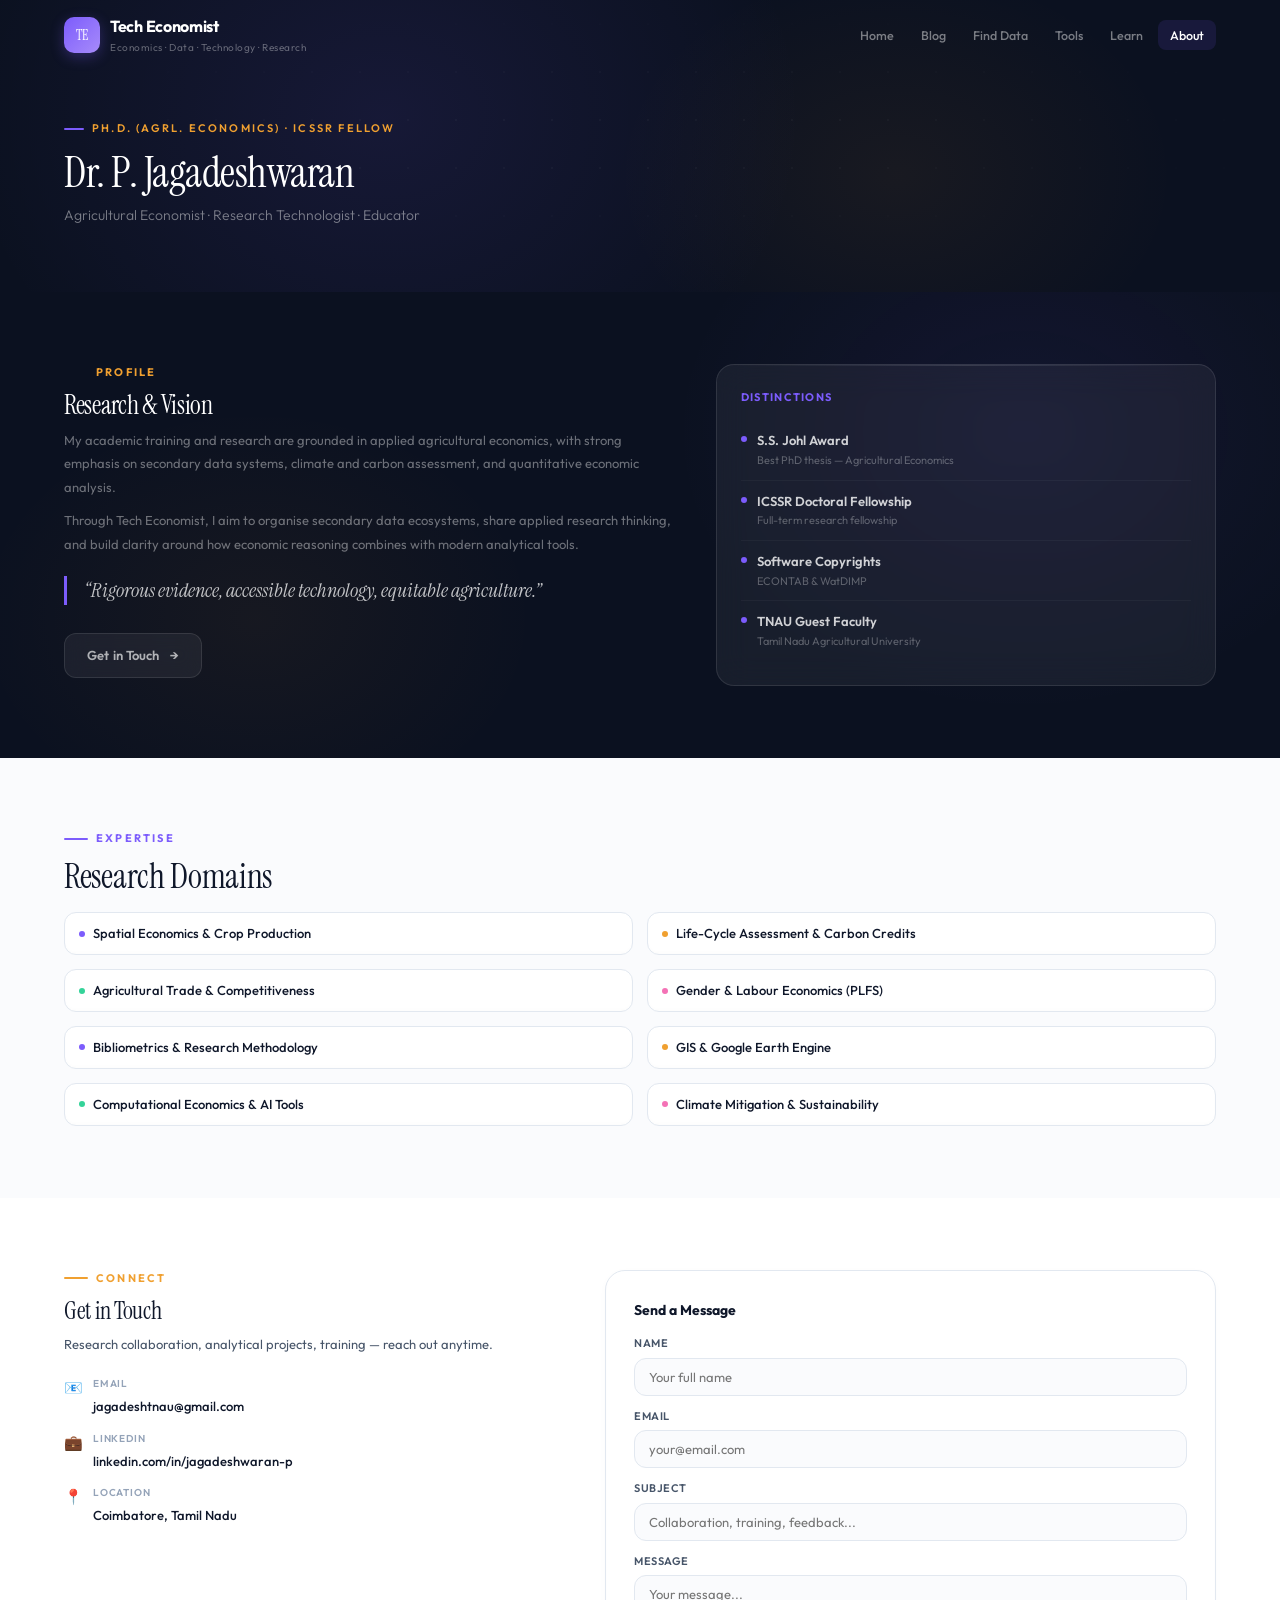
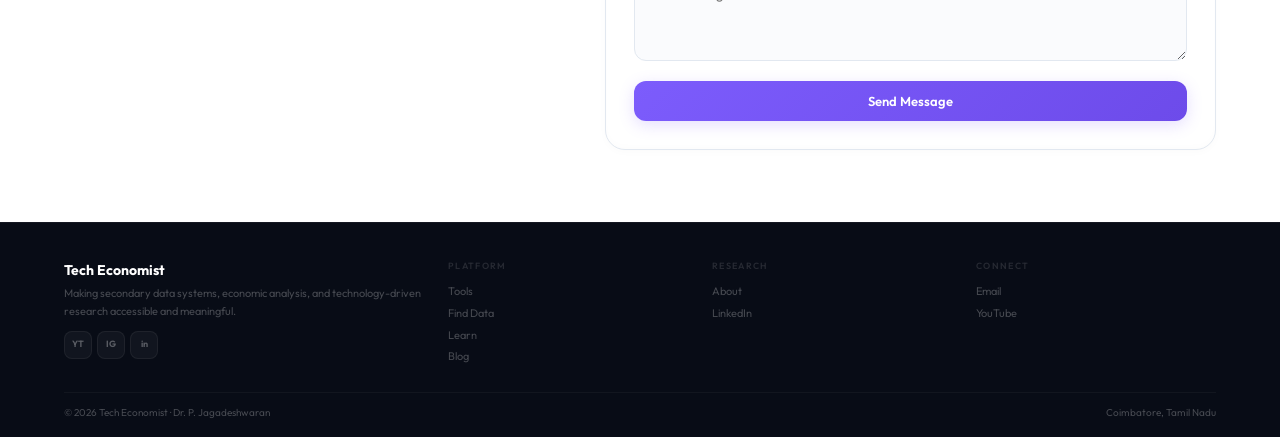
==== about.html @ 6b463c1a "Add files via upload" ====
<!DOCTYPE html><html lang="en"><head><meta charset="UTF-8"><meta name="viewport" content="width=device-width, initial-scale=1.0">
<title>About &mdash; Tech Economist</title><meta name="description" content="Dr. P. Jagadeshwaran — Agricultural Economist.">
<link rel="stylesheet" href="style.css"></head><body>
<header class="header" id="hdr"><div class="wrap"><div class="header-inner">
<a href="index.html" class="logo"><div class="logo-gem"><span>TE</span></div><div><h1>Tech Economist</h1><small>Economics &middot; Data &middot; Technology &middot; Research</small></div></a>
<button class="nav-toggle" id="navToggle" onclick="document.getElementById('mainNav').classList.toggle('open')"><span></span><span></span><span></span></button>
<nav id="mainNav"><a href="index.html">Home</a><a href="blog.html">Blog</a><a href="find-data.html">Find Data</a><a href="analytical-tools.html">Tools</a><a href="learn-with-us.html">Learn</a><a href="about.html">About</a></nav>
</div></div></header>

<section class="page-hero"><div class="wrap">
<div class="hero-overline" style="color:var(--gold);">Ph.D. (Agrl. Economics) &middot; ICSSR Fellow</div>
<h1>Dr. P. Jagadeshwaran</h1>
<p>Agricultural Economist &middot; Research Technologist &middot; Educator</p>
</div></section>

<section class="section sec-dark"><div class="wrap">
<div class="g-about">
<div class="reveal">
<div class="sec-overline" style="color:var(--gold);">Profile</div>
<h2 class="sec-title" style="color:#fff;font-size:26px;">Research &amp; Vision</h2>
<div style="font-size:13px;color:rgba(255,255,255,.4);line-height:1.8;margin-bottom:10px;">My academic training and research are grounded in applied agricultural economics, with strong emphasis on secondary data systems, climate and carbon assessment, and quantitative economic analysis.</div>
<div style="font-size:13px;color:rgba(255,255,255,.4);line-height:1.8;margin-bottom:10px;">Through Tech Economist, I aim to organise secondary data ecosystems, share applied research thinking, and build clarity around how economic reasoning combines with modern analytical tools.</div>
<div class="about-quote">&ldquo;Rigorous evidence, accessible technology, equitable agriculture.&rdquo;</div>
<a href="mailto:jagadeshtnau@gmail.com" class="btn btn-glass btn-arrow" style="margin-top:8px;">Get in Touch</a>
</div>
<div class="glass reveal" style="padding:24px;">
<div class="cred-hd">Distinctions</div>
<div class="cred-row"><div class="cred-dot"></div><div><h4>S.S. Johl Award</h4><p>Best PhD thesis &mdash; Agricultural Economics</p></div></div>
<div class="cred-row"><div class="cred-dot"></div><div><h4>ICSSR Doctoral Fellowship</h4><p>Full-term research fellowship</p></div></div>
<div class="cred-row"><div class="cred-dot"></div><div><h4>Software Copyrights</h4><p>ECONTAB &amp; WatDIMP</p></div></div>
<div class="cred-row"><div class="cred-dot"></div><div><h4>TNAU Guest Faculty</h4><p>Tamil Nadu Agricultural University</p></div></div>
</div>
</div>
</div></section>

<section class="section" style="background:var(--w-sec);"><div class="wrap">
<div class="reveal"><div class="sec-overline accent">Expertise</div><h2 class="sec-title">Research Domains</h2></div>
<div class="g2" style="margin-top:16px;">
<div class="domain-item reveal"><div class="domain-dot" style="background:var(--accent);"></div><span style="font-size:13px;font-weight:500;">Spatial Economics &amp; Crop Production</span></div>
<div class="domain-item reveal"><div class="domain-dot" style="background:var(--gold);"></div><span style="font-size:13px;font-weight:500;">Life-Cycle Assessment &amp; Carbon Credits</span></div>
<div class="domain-item reveal"><div class="domain-dot" style="background:var(--mint);"></div><span style="font-size:13px;font-weight:500;">Agricultural Trade &amp; Competitiveness</span></div>
<div class="domain-item reveal"><div class="domain-dot" style="background:var(--coral);"></div><span style="font-size:13px;font-weight:500;">Gender &amp; Labour Economics (PLFS)</span></div>
<div class="domain-item reveal"><div class="domain-dot" style="background:var(--accent);"></div><span style="font-size:13px;font-weight:500;">Bibliometrics &amp; Research Methodology</span></div>
<div class="domain-item reveal"><div class="domain-dot" style="background:var(--gold);"></div><span style="font-size:13px;font-weight:500;">GIS &amp; Google Earth Engine</span></div>
<div class="domain-item reveal"><div class="domain-dot" style="background:var(--mint);"></div><span style="font-size:13px;font-weight:500;">Computational Economics &amp; AI Tools</span></div>
<div class="domain-item reveal"><div class="domain-dot" style="background:var(--coral);"></div><span style="font-size:13px;font-weight:500;">Climate Mitigation &amp; Sustainability</span></div>
</div>
</div></section>

<section class="section" style="background:var(--w-card);" id="contact-sec"><div class="wrap">
<div style="display:grid;grid-template-columns:1fr 1.2fr;gap:32px;" class="cg">
<div class="reveal">
<div class="sec-overline gold">Connect</div>
<h2 class="sec-title" style="font-size:24px;">Get in Touch</h2>
<p style="font-size:13px;color:var(--slate);line-height:1.8;margin-bottom:20px;">Research collaboration, analytical projects, training &mdash; reach out anytime.</p>
<div style="margin-bottom:12px;display:flex;gap:10px;"><span style="font-size:15px;">&#128231;</span><div><div style="font-size:10px;text-transform:uppercase;letter-spacing:.08em;color:var(--muted);font-weight:600;margin-bottom:1px;">Email</div><a href="mailto:jagadeshtnau@gmail.com" style="font-size:13px;color:var(--ink);font-weight:500;text-decoration:none;">jagadeshtnau@gmail.com</a></div></div>
<div style="margin-bottom:12px;display:flex;gap:10px;"><span style="font-size:15px;">&#128188;</span><div><div style="font-size:10px;text-transform:uppercase;letter-spacing:.08em;color:var(--muted);font-weight:600;margin-bottom:1px;">LinkedIn</div><a href="https://www.linkedin.com/in/jagadeshwaran-p-299a51121/" target="_blank" style="font-size:13px;color:var(--ink);font-weight:500;text-decoration:none;">linkedin.com/in/jagadeshwaran-p</a></div></div>
<div style="display:flex;gap:10px;"><span style="font-size:15px;">&#128205;</span><div><div style="font-size:10px;text-transform:uppercase;letter-spacing:.08em;color:var(--muted);font-weight:600;margin-bottom:1px;">Location</div><span style="font-size:13px;font-weight:500;">Coimbatore, Tamil Nadu</span></div></div>
</div>
<div class="form-box reveal">
<div id="contact-form-content">
<h3 style="font-size:14px;font-weight:700;color:var(--ink);margin-bottom:14px;">Send a Message</h3>
<form id="contact-form" onsubmit="return sendEmail(event,'contact')">
<div class="form-group"><label class="form-label">Name</label><input class="form-input" type="text" name="name" placeholder="Your full name" required></div>
<div class="form-group"><label class="form-label">Email</label><input class="form-input" type="email" name="email" placeholder="your@email.com" required></div>
<div class="form-group"><label class="form-label">Subject</label><input class="form-input" type="text" name="subject" placeholder="Collaboration, training, feedback..."></div>
<div class="form-group"><label class="form-label">Message</label><textarea class="form-textarea" name="message" rows="4" placeholder="Your message..." required></textarea></div>
<button type="submit" class="form-submit" id="contact-submit-btn">Send Message</button>
</form></div>
<div id="contact-form-success" style="display:none;text-align:center;padding:32px 16px;">
<div style="font-size:32px;margin-bottom:8px;color:var(--mint);">&#10003;</div>
<h3 style="font-size:16px;color:var(--ink);margin-bottom:4px;">Message Sent</h3>
<p style="font-size:13px;color:var(--muted);">Thank you. I&rsquo;ll respond shortly.</p></div>
</div>
</div>
</div></section>
<style>@media(max-width:640px){.cg{grid-template-columns:1fr!important}}</style>

<footer class="footer"><div class="wrap">
<div class="footer-grid">
<div class="footer-brand"><h3>Tech Economist</h3><p>Making secondary data systems, economic analysis, and technology-driven research accessible and meaningful.</p>
<div class="footer-social"><a href="https://www.youtube.com/@techeconomist6919" target="_blank">YT</a><a href="https://www.instagram.com/techeconomist" target="_blank">IG</a><a href="https://www.linkedin.com/in/jagadeshwaran-p-299a51121/" target="_blank">in</a></div></div>
<div class="footer-col"><h4>Platform</h4><a href="analytical-tools.html">Tools</a><a href="find-data.html">Find Data</a><a href="learn-with-us.html">Learn</a><a href="blog.html">Blog</a></div>
<div class="footer-col"><h4>Research</h4><a href="about.html">About</a><a href="https://www.linkedin.com/in/jagadeshwaran-p-299a51121/" target="_blank">LinkedIn</a></div>
<div class="footer-col"><h4>Connect</h4><a href="mailto:jagadeshtnau@gmail.com">Email</a><a href="https://www.youtube.com/@techeconomist6919" target="_blank">YouTube</a></div>
</div>
<div class="footer-bottom"><span>&copy; 2026 Tech Economist &middot; Dr. P. Jagadeshwaran</span><span>Coimbatore, Tamil Nadu</span></div>
</div></footer>
<script src="main.js"></script>
<script>
const GAS_URL = 'https://script.google.com/macros/s/YOUR_DEPLOYMENT_ID/exec';

function sendEmail(e, formType) {
  e.preventDefault();
  const form = e.target;
  const btn = document.getElementById(formType + '-submit-btn');
  const orig = btn.textContent;
  btn.disabled = true;
  btn.textContent = 'Sending...';
  const data = {};
  new FormData(form).forEach((v, k) => data[k] = v);
  data.form_type = formType === 'learn' ? 'Training/Webinar Enquiry' : 'Contact Message';
  data.page = window.location.href;
  fetch(GAS_URL, { method: 'POST', mode: 'no-cors', headers: { 'Content-Type': 'application/json' }, body: JSON.stringify(data) })
  .then(() => { document.getElementById(formType + '-form-content').style.display = 'none'; document.getElementById(formType + '-form-success').style.display = 'block'; })
  .catch(() => { alert('Could not send. Please email jagadeshtnau@gmail.com directly.'); btn.disabled = false; btn.textContent = orig; });
  return false;
}
</script>
<script>window.addEventListener('scroll',()=>document.getElementById('hdr').classList.toggle('scrolled',window.scrollY>30));</script>
</body></html>
---- style.css ----
@import url('https://fonts.googleapis.com/css2?family=Instrument+Serif:ital@0;1&family=Outfit:wght@300;400;500;600;700;800&family=JetBrains+Mono:wght@400;500&display=swap');
:root{
  --bg-deep:#080c16;--bg-hero:#0b1120;
  --glass:rgba(255,255,255,.055);--glass-b:rgba(255,255,255,.09);--glass-bdr:rgba(255,255,255,.1);
  --accent:#7c5cfc;--accent-s:rgba(124,92,252,.12);--accent-g:rgba(124,92,252,.25);
  --gold:#f0a030;--gold-s:rgba(240,160,48,.1);
  --mint:#34d399;--mint-s:rgba(52,211,153,.1);
  --coral:#f472b6;--coral-s:rgba(244,114,182,.1);
  --sky:#38bdf8;--sky-s:rgba(56,189,248,.1);
  --w:#fff;--w-sec:#fafbfd;--w-card:#fff;
  --ink:#0f172a;--slate:#475569;--muted:#94a3b8;--border:#e2e8f0;
  --serif:'Instrument Serif',Georgia,serif;
  --sans:'Outfit',-apple-system,sans-serif;
  --mono:'JetBrains Mono',monospace;
}
*,*::before,*::after{margin:0;padding:0;box-sizing:border-box}
html{scroll-behavior:smooth}
body{font-family:var(--sans);color:var(--ink);background:var(--w-sec);line-height:1.6;-webkit-font-smoothing:antialiased;overflow-x:hidden}
::selection{background:var(--accent);color:#fff}
.wrap{max-width:1200px;margin:0 auto;padding:0 24px}

/* ═══ HEADER ═══ */
.header{position:fixed;top:0;left:0;right:0;z-index:1000;padding:14px 0;transition:all .4s cubic-bezier(.4,0,.2,1)}
.header.scrolled{background:rgba(11,17,32,.75);backdrop-filter:blur(24px) saturate(180%);-webkit-backdrop-filter:blur(24px) saturate(180%);border-bottom:1px solid rgba(255,255,255,.06);padding:9px 0}
.header-inner{display:flex;align-items:center;justify-content:space-between}
.logo{display:flex;align-items:center;gap:10px;text-decoration:none;color:#fff}
.logo-gem{width:36px;height:36px;border-radius:10px;background:linear-gradient(135deg,var(--accent),#a78bfa);display:flex;align-items:center;justify-content:center;box-shadow:0 4px 14px rgba(124,92,252,.3)}
.logo-gem span{font-family:var(--serif);font-size:14px;color:#fff}
.logo h1{font-size:16px;font-weight:700;letter-spacing:-.3px}
.logo small{display:block;font-size:10px;color:rgba(255,255,255,.35);font-weight:400;letter-spacing:.05em}
nav{display:flex;align-items:center;gap:3px}
nav a{color:rgba(255,255,255,.45);text-decoration:none;font-size:12.5px;font-weight:500;padding:5px 12px;border-radius:8px;transition:all .2s}
nav a:hover{color:#fff;background:rgba(255,255,255,.08)}
nav a.active{color:#fff;background:var(--accent-s)}
.nav-toggle{display:none;background:none;border:1px solid rgba(255,255,255,.15);border-radius:8px;cursor:pointer;padding:5px 7px;flex-direction:column;gap:3px}
.nav-toggle span{display:block;width:16px;height:1.5px;background:#fff}

/* ═══ HERO ═══ */
.page-hero{background:var(--bg-hero);padding:120px 0 64px;position:relative;overflow:hidden;color:#fff}
.page-hero::before{content:'';position:absolute;inset:0;background:radial-gradient(ellipse 600px 500px at 30% 40%,rgba(124,92,252,.1),transparent 70%),radial-gradient(ellipse 400px 300px at 70% 60%,rgba(240,160,48,.06),transparent 70%)}
.page-hero::after{content:'';position:absolute;inset:0;background-image:radial-gradient(circle 1px,rgba(255,255,255,.03) 1px,transparent 1px);background-size:48px 48px;mask-image:radial-gradient(ellipse 70% 60% at 50% 45%,#000 20%,transparent 80%);-webkit-mask-image:radial-gradient(ellipse 70% 60% at 50% 45%,#000 20%,transparent 80%)}
.page-hero .wrap{position:relative;z-index:1}
.hero-overline{font-size:11px;text-transform:uppercase;letter-spacing:.2em;color:var(--accent);font-weight:600;margin-bottom:12px;display:flex;align-items:center;gap:8px}
.hero-overline::before{content:'';width:20px;height:2px;background:var(--accent);border-radius:1px}
.page-hero h1{font-family:var(--serif);font-size:42px;font-weight:400;line-height:1.1;margin-bottom:8px;letter-spacing:-.5px}
.page-hero p{font-size:14px;color:rgba(255,255,255,.45);max-width:520px;line-height:1.7;font-weight:300}

/* ═══ BUTTONS ═══ */
.btn{display:inline-flex;align-items:center;gap:6px;padding:11px 22px;font-family:var(--sans);font-size:13px;font-weight:600;border:none;cursor:pointer;transition:all .25s cubic-bezier(.4,0,.2,1);text-decoration:none;border-radius:12px;letter-spacing:.01em}
.btn-accent{background:linear-gradient(135deg,var(--accent),#6d4bea);color:#fff;box-shadow:0 4px 20px rgba(124,92,252,.3)}
.btn-accent:hover{transform:translateY(-2px);box-shadow:0 8px 30px rgba(124,92,252,.4)}
.btn-glass{background:rgba(255,255,255,.06);color:rgba(255,255,255,.65);border:1px solid rgba(255,255,255,.1);backdrop-filter:blur(10px)}
.btn-glass:hover{background:rgba(255,255,255,.12);color:#fff}
.btn-clay{background:var(--w-card);color:var(--ink);border:1px solid var(--border);box-shadow:0 2px 8px rgba(0,0,0,.03),inset 0 -2px 4px rgba(0,0,0,.015);border-radius:12px}
.btn-clay:hover{transform:translateY(-2px);box-shadow:0 8px 24px rgba(0,0,0,.07),inset 0 -2px 4px rgba(0,0,0,.015)}
.btn-arrow::after{content:'→';margin-left:4px;transition:transform .2s}
.btn-arrow:hover::after{transform:translateX(3px)}

/* ═══ SECTIONS ═══ */
.section{padding:72px 0}
.sec-overline{font-size:11px;text-transform:uppercase;letter-spacing:.2em;font-weight:700;margin-bottom:10px;display:flex;align-items:center;gap:8px}
.sec-overline::before{content:'';width:24px;height:2px;border-radius:1px}
.sec-overline.accent{color:var(--accent)}.sec-overline.accent::before{background:var(--accent)}
.sec-overline.gold{color:var(--gold)}.sec-overline.gold::before{background:var(--gold)}
.sec-overline.mint{color:var(--mint)}.sec-overline.mint::before{background:var(--mint)}
.sec-overline.coral{color:var(--coral)}.sec-overline.coral::before{background:var(--coral)}
.sec-title{font-family:var(--serif);font-size:34px;font-weight:400;line-height:1.15;margin-bottom:8px;letter-spacing:-.3px}
.sec-desc{font-size:14px;color:var(--slate);max-width:480px;line-height:1.7;font-weight:300}
.sec-dark{background:var(--bg-hero);color:#fff;position:relative;overflow:hidden}
.sec-dark::before{content:'';position:absolute;inset:0;background:radial-gradient(ellipse 500px 400px at 80% 30%,rgba(124,92,252,.07),transparent 70%),radial-gradient(ellipse 400px 300px at 20% 70%,rgba(240,160,48,.05),transparent 70%)}
.sec-dark .wrap{position:relative;z-index:1}

/* ═══ CLAY CARDS ═══ */
.clay{background:var(--w-card);border:1px solid var(--border);border-radius:20px;padding:24px;transition:all .35s cubic-bezier(.4,0,.2,1);box-shadow:0 2px 8px rgba(0,0,0,.025),0 8px 32px rgba(0,0,0,.025),inset 0 -3px 6px rgba(0,0,0,.012);cursor:pointer;position:relative;overflow:hidden}
.clay:hover{transform:translateY(-5px);box-shadow:0 4px 12px rgba(0,0,0,.04),0 16px 48px rgba(0,0,0,.07),inset 0 -3px 6px rgba(0,0,0,.012)}
.clay::after{content:'';position:absolute;top:0;left:0;right:0;height:3px;border-radius:20px 20px 0 0;opacity:0;transition:opacity .3s}
.clay:hover::after{opacity:1}
.clay.c1::after{background:linear-gradient(90deg,var(--accent),#a78bfa)}
.clay.c2::after{background:linear-gradient(90deg,var(--gold),#fbbf24)}
.clay.c3::after{background:linear-gradient(90deg,var(--mint),#6ee7b7)}
.clay.c4::after{background:linear-gradient(90deg,var(--coral),#f9a8d4)}
.clay.c5::after{background:linear-gradient(90deg,var(--sky),#7dd3fc)}
.clay-badge{width:42px;height:42px;border-radius:12px;display:flex;align-items:center;justify-content:center;font-family:var(--mono);font-size:11px;font-weight:700;margin-bottom:14px;box-shadow:inset 0 -2px 4px rgba(0,0,0,.05),0 2px 8px rgba(0,0,0,.04)}
.cb1{background:linear-gradient(135deg,#ede9fe,#ddd6fe);color:var(--accent)}
.cb2{background:linear-gradient(135deg,#fef3c7,#fde68a);color:#92400e}
.cb3{background:linear-gradient(135deg,#d1fae5,#a7f3d0);color:#065f46}
.cb4{background:linear-gradient(135deg,#fce7f3,#fbcfe8);color:#9d174d}
.cb5{background:linear-gradient(135deg,#e0f2fe,#bae6fd);color:#0c4a6e}
.clay h3{font-size:15px;font-weight:700;color:var(--ink);margin-bottom:5px}
.clay p{font-size:12.5px;color:var(--slate);line-height:1.6}
.clay-tag{display:inline-block;font-size:10px;font-weight:600;padding:3px 10px;border-radius:100px;background:var(--w-sec);color:var(--slate);border:1px solid var(--border);margin-top:10px}
.clay .launch{display:flex;align-items:center;gap:4px;font-size:11px;font-weight:600;color:var(--accent);margin-top:10px;opacity:0;transform:translateY(4px);transition:all .25s}
.clay:hover .launch{opacity:1;transform:none}
.clay .launch::after{content:'→';transition:transform .2s}
.clay:hover .launch::after{transform:translateX(3px)}

/* ═══ GLASS CARD (dark sections) ═══ */
.glass{background:var(--glass);border:1px solid var(--glass-bdr);backdrop-filter:blur(16px);-webkit-backdrop-filter:blur(16px);border-radius:18px;padding:22px;position:relative}
.glass::before{content:'';position:absolute;top:0;left:0;right:0;height:1px;background:linear-gradient(90deg,transparent,rgba(255,255,255,.12),transparent)}

/* ═══ GRIDS ═══ */
.g2{display:grid;grid-template-columns:repeat(2,1fr);gap:14px}
.g3{display:grid;grid-template-columns:repeat(3,1fr);gap:14px}

/* ═══ DATA SOURCE CARD ═══ */
.ds-card{background:var(--w-card);border:1px solid var(--border);border-radius:16px;padding:18px 20px;transition:all .2s;box-shadow:0 2px 8px rgba(0,0,0,.02),inset 0 -2px 4px rgba(0,0,0,.01)}
.ds-card:hover{border-color:var(--accent);box-shadow:0 4px 16px rgba(0,0,0,.06)}
.ds-card h3{font-size:13px;font-weight:700;color:var(--ink);margin-bottom:8px;display:flex;align-items:center;gap:6px}
.ds-link{display:flex;align-items:center;gap:5px;font-size:12px;color:var(--accent);text-decoration:none;padding:3px 0;transition:all .15s}
.ds-link:hover{transform:translateX(3px)}
.ds-link::before{content:'→';font-size:10px;color:var(--muted)}
.ds-cat{font-size:10px;text-transform:uppercase;letter-spacing:.15em;font-weight:700;margin-bottom:10px;margin-top:28px;display:flex;align-items:center;gap:8px}
.ds-cat::before{content:'';width:16px;height:2px;border-radius:1px}
.ds-cat.c1{color:var(--accent)}.ds-cat.c1::before{background:var(--accent)}
.ds-cat.c2{color:var(--gold)}.ds-cat.c2::before{background:var(--gold)}
.ds-cat.c3{color:var(--mint)}.ds-cat.c3::before{background:var(--mint)}
.ds-cat.c4{color:var(--coral)}.ds-cat.c4::before{background:var(--coral)}

/* ═══ BLOG ═══ */
.blog-card{background:var(--w-card);border:1px solid var(--border);border-radius:18px;overflow:hidden;transition:all .3s;box-shadow:0 2px 8px rgba(0,0,0,.02),inset 0 -2px 3px rgba(0,0,0,.01)}
.blog-card:hover{box-shadow:0 8px 32px rgba(0,0,0,.07);transform:translateY(-4px)}
.blog-thumb{height:90px;display:flex;align-items:center;justify-content:center}
.blog-body{padding:16px 18px}
.pub-type{font-size:10px;text-transform:uppercase;letter-spacing:.12em;font-weight:700;margin-bottom:4px}

/* ═══ ABOUT ═══ */
.g-about{display:grid;grid-template-columns:1.1fr .9fr;gap:40px;align-items:start}
.about-quote{font-family:var(--serif);font-size:20px;font-style:italic;color:rgba(255,255,255,.75);margin:20px 0;padding-left:18px;border-left:3px solid var(--accent);line-height:1.45}
.cred-hd{font-size:11px;font-weight:700;color:var(--accent);text-transform:uppercase;letter-spacing:.12em;margin-bottom:14px}
.cred-row{display:flex;gap:10px;padding:10px 0;border-bottom:1px solid rgba(255,255,255,.04)}
.cred-row:last-child{border-bottom:none}
.cred-dot{width:6px;height:6px;border-radius:50%;background:var(--accent);margin-top:6px;flex-shrink:0}
.cred-row h4{font-size:13px;font-weight:600;color:rgba(255,255,255,.8);margin-bottom:1px}
.cred-row p{font-size:11px;color:rgba(255,255,255,.3)}
.domain-item{padding:10px 14px;background:var(--w-card);border:1px solid var(--border);border-radius:12px;display:flex;align-items:center;gap:8px;box-shadow:inset 0 -2px 3px rgba(0,0,0,.01)}
.domain-dot{width:6px;height:6px;border-radius:50%;flex-shrink:0}

/* ═══ YT CARD ═══ */
.yt-card{background:var(--w-card);border:1px solid var(--border);border-radius:20px;overflow:hidden;display:grid;grid-template-columns:.4fr .6fr;box-shadow:0 4px 16px rgba(0,0,0,.03),inset 0 -3px 6px rgba(0,0,0,.01);transition:all .25s}
.yt-card:hover{box-shadow:0 8px 32px rgba(0,0,0,.07)}
.yt-visual{background:linear-gradient(135deg,var(--bg-hero),#1e1b4b);display:flex;flex-direction:column;align-items:center;justify-content:center;padding:32px;position:relative;overflow:hidden}
.yt-play{width:52px;height:52px;border-radius:50%;background:rgba(255,0,0,.12);border:2px solid rgba(255,60,60,.3);display:flex;align-items:center;justify-content:center;margin-bottom:12px;box-shadow:0 0 30px rgba(255,0,0,.08)}
.yt-play::after{content:'';width:0;height:0;border-left:14px solid rgba(255,255,255,.8);border-top:9px solid transparent;border-bottom:9px solid transparent;margin-left:3px}

/* ═══ PROGRESS BAR ═══ */
.progress-bar{height:6px;background:var(--border);border-radius:3px;overflow:hidden;margin:6px 0}
.progress-fill{height:100%;border-radius:3px;transition:width .8s ease}

/* ═══ CONTACT FORM ═══ */
.form-box{background:var(--w-card);border:1px solid var(--border);border-radius:20px;padding:28px;box-shadow:0 2px 8px rgba(0,0,0,.02),inset 0 -3px 6px rgba(0,0,0,.01)}
.form-group{margin-bottom:12px}
.form-label{display:block;font-size:11px;font-weight:600;color:var(--slate);margin-bottom:5px;text-transform:uppercase;letter-spacing:.05em}
.form-input,.form-textarea{width:100%;padding:10px 14px;border:1.5px solid var(--border);border-radius:12px;font-size:13px;font-family:var(--sans);color:var(--ink);background:var(--w-sec);outline:none;transition:border .15s}
.form-input:focus,.form-textarea:focus{border-color:var(--accent);box-shadow:0 0 0 3px var(--accent-s)}
.form-textarea{resize:vertical}
.form-submit{width:100%;padding:12px;background:linear-gradient(135deg,var(--accent),#6d4bea);color:#fff;border:none;border-radius:12px;font-size:13px;font-weight:600;cursor:pointer;font-family:var(--sans);transition:all .2s;box-shadow:0 4px 16px rgba(124,92,252,.2)}
.form-submit:hover{box-shadow:0 6px 24px rgba(124,92,252,.3);transform:translateY(-1px)}

/* ═══ CTA ═══ */
.cta{background:linear-gradient(135deg,#1e1b4b,#312e81,#4338ca);text-align:center;position:relative;overflow:hidden}
.cta::before{content:'';position:absolute;inset:0;background:radial-gradient(ellipse 500px 300px at 50% 100%,rgba(124,92,252,.18),transparent 60%)}
.cta .wrap{position:relative;z-index:1}
.cta h2{font-family:var(--serif);font-size:32px;font-weight:400;color:#fff;margin-bottom:8px}
.cta p{font-size:14px;color:rgba(255,255,255,.45);max-width:420px;margin:0 auto 22px;font-weight:300}

/* ═══ FOOTER ═══ */
.footer{background:var(--bg-deep);border-top:1px solid rgba(255,255,255,.05);padding:36px 0 16px;color:rgba(255,255,255,.25)}
.footer-grid{display:grid;grid-template-columns:1.5fr 1fr 1fr 1fr;gap:24px;margin-bottom:24px}
.footer-brand h3{font-size:14px;font-weight:700;color:#fff;margin-bottom:4px}
.footer-brand p{font-size:11px;line-height:1.6;margin-bottom:10px}
.footer-social{display:flex;gap:5px}
.footer-social a{width:28px;height:28px;border-radius:8px;background:rgba(255,255,255,.04);border:1px solid rgba(255,255,255,.06);display:flex;align-items:center;justify-content:center;font-size:9px;color:rgba(255,255,255,.3);text-decoration:none;font-weight:700;transition:all .2s}
.footer-social a:hover{background:var(--accent-s);border-color:rgba(124,92,252,.3);color:var(--accent)}
.footer-col h4{font-size:9px;text-transform:uppercase;letter-spacing:.15em;color:rgba(255,255,255,.12);font-weight:600;margin-bottom:8px}
.footer-col a{display:block;color:rgba(255,255,255,.25);text-decoration:none;font-size:11px;padding:2px 0;transition:all .15s}
.footer-col a:hover{color:var(--accent);transform:translateX(3px)}
.footer-bottom{border-top:1px solid rgba(255,255,255,.04);padding-top:12px;display:flex;justify-content:space-between;font-size:10px;flex-wrap:wrap;gap:6px}

/* ═══ REVEAL ═══ */
.reveal{opacity:0;transform:translateY(22px);transition:opacity .7s cubic-bezier(.4,0,.2,1),transform .7s cubic-bezier(.4,0,.2,1)}
.reveal.vis{opacity:1;transform:none}

/* ═══ RESPONSIVE ═══ */
@media(max-width:900px){.g3{grid-template-columns:repeat(2,1fr)}.g-about{grid-template-columns:1fr}.footer-grid{grid-template-columns:repeat(2,1fr)}.yt-card{grid-template-columns:1fr}}
@media(max-width:640px){
  nav{display:none;position:absolute;top:100%;left:0;right:0;background:rgba(11,17,32,.95);backdrop-filter:blur(20px);-webkit-backdrop-filter:blur(20px);flex-direction:column;padding:8px;border-top:1px solid rgba(255,255,255,.06)}
  nav.open{display:flex}nav a{width:100%;padding:7px 12px}
  .nav-toggle{display:flex;flex-direction:column}
  .g2,.g3{grid-template-columns:1fr}
  .page-hero h1{font-size:28px}.page-hero{padding:100px 0 48px}
  .sec-title{font-size:26px}
  .section{padding:48px 0}.cta h2{font-size:24px}
  .footer-grid{grid-template-columns:1fr;gap:16px}
  .footer-bottom{flex-direction:column;text-align:center}
  .wrap{padding:0 16px}
}
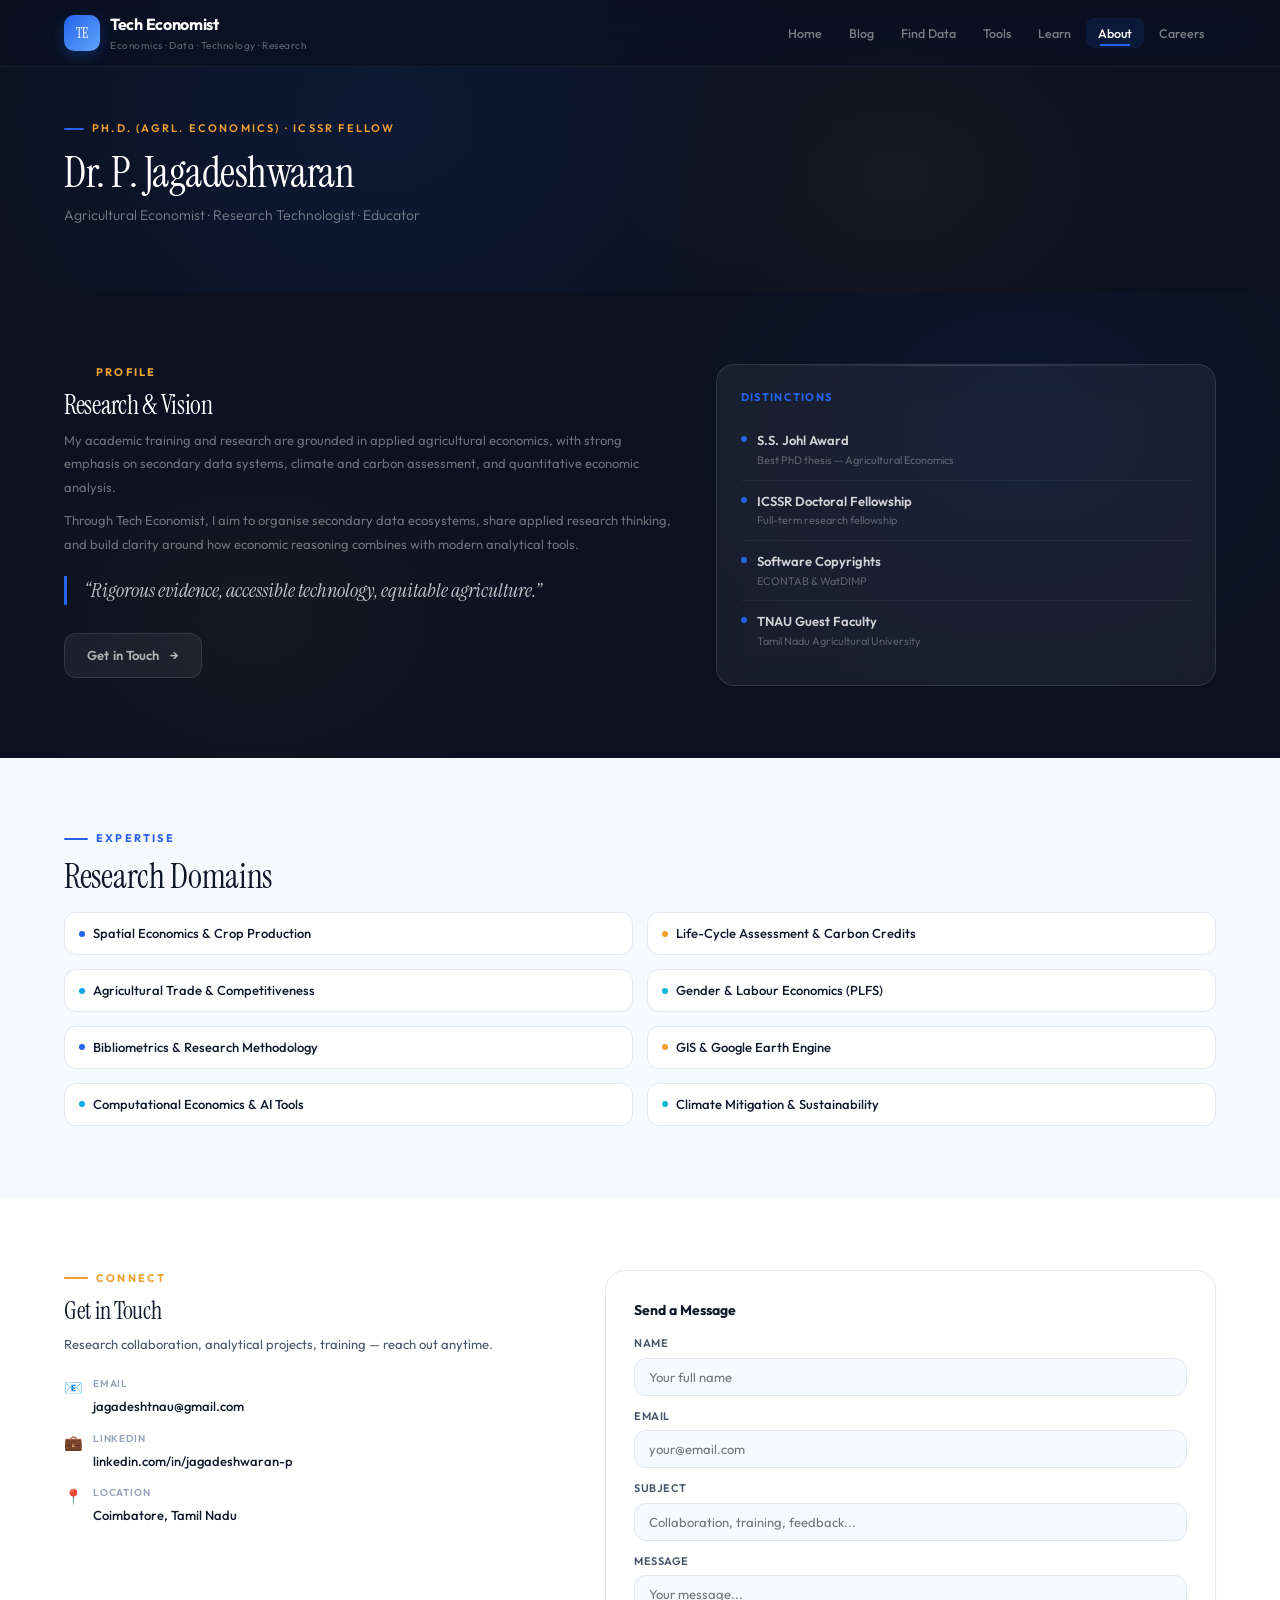
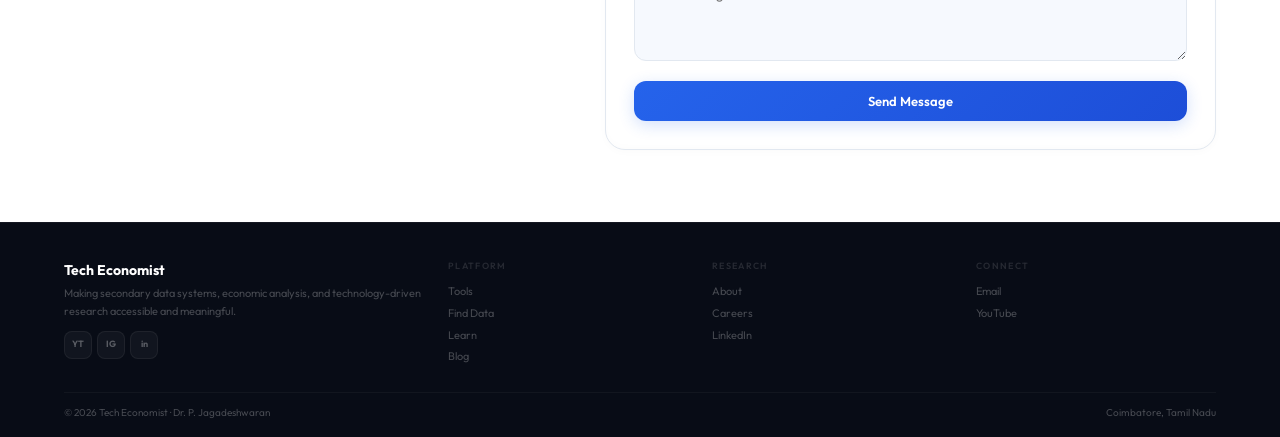
==== commit 79683003: "replace existing files" ====
--- a/about.html
+++ b/about.html
@@ -4,7 +4,7 @@
 <header class="header" id="hdr"><div class="wrap"><div class="header-inner">
 <a href="index.html" class="logo"><div class="logo-gem"><span>TE</span></div><div><h1>Tech Economist</h1><small>Economics &middot; Data &middot; Technology &middot; Research</small></div></a>
 <button class="nav-toggle" id="navToggle" onclick="document.getElementById('mainNav').classList.toggle('open')"><span></span><span></span><span></span></button>
-<nav id="mainNav"><a href="index.html">Home</a><a href="blog.html">Blog</a><a href="find-data.html">Find Data</a><a href="analytical-tools.html">Tools</a><a href="learn-with-us.html">Learn</a><a href="about.html">About</a></nav>
+<nav id="mainNav"><a href="index.html">Home</a><a href="blog.html">Blog</a><a href="find-data.html">Find Data</a><a href="analytical-tools.html">Tools</a><a href="learn-with-us.html">Learn</a><a href="about.html">About</a><a href="careers.html">Careers</a></nav>
 </div></div></header>
 
 <section class="page-hero"><div class="wrap">
@@ -81,14 +81,14 @@
 <div class="footer-brand"><h3>Tech Economist</h3><p>Making secondary data systems, economic analysis, and technology-driven research accessible and meaningful.</p>
 <div class="footer-social"><a href="https://www.youtube.com/@techeconomist6919" target="_blank">YT</a><a href="https://www.instagram.com/techeconomist" target="_blank">IG</a><a href="https://www.linkedin.com/in/jagadeshwaran-p-299a51121/" target="_blank">in</a></div></div>
 <div class="footer-col"><h4>Platform</h4><a href="analytical-tools.html">Tools</a><a href="find-data.html">Find Data</a><a href="learn-with-us.html">Learn</a><a href="blog.html">Blog</a></div>
-<div class="footer-col"><h4>Research</h4><a href="about.html">About</a><a href="https://www.linkedin.com/in/jagadeshwaran-p-299a51121/" target="_blank">LinkedIn</a></div>
+<div class="footer-col"><h4>Research</h4><a href="about.html">About</a><a href="careers.html">Careers</a><a href="https://www.linkedin.com/in/jagadeshwaran-p-299a51121/" target="_blank">LinkedIn</a></div>
 <div class="footer-col"><h4>Connect</h4><a href="mailto:jagadeshtnau@gmail.com">Email</a><a href="https://www.youtube.com/@techeconomist6919" target="_blank">YouTube</a></div>
 </div>
 <div class="footer-bottom"><span>&copy; 2026 Tech Economist &middot; Dr. P. Jagadeshwaran</span><span>Coimbatore, Tamil Nadu</span></div>
 </div></footer>
 <script src="main.js"></script>
 <script>
-const GAS_URL = 'https://script.google.com/macros/s/YOUR_DEPLOYMENT_ID/exec';
+const GAS_URL = 'https://script.google.com/macros/s/AKfycby9WOw4wQOf2kr_xCPiGvVoorsM6XmYfg0WqcfEnxoASCRnl6bvKlaV4Swfnh4Omru2xw/exec';
 
 function sendEmail(e, formType) {
   e.preventDefault();
--- a/style.css
+++ b/style.css
@@ -2,12 +2,12 @@
 :root{
   --bg-deep:#080c16;--bg-hero:#0b1120;
   --glass:rgba(255,255,255,.055);--glass-b:rgba(255,255,255,.09);--glass-bdr:rgba(255,255,255,.1);
-  --accent:#7c5cfc;--accent-s:rgba(124,92,252,.12);--accent-g:rgba(124,92,252,.25);
+  --accent:#2563eb;--accent-s:rgba(37,99,235,.12);--accent-g:rgba(37,99,235,.25);
   --gold:#f0a030;--gold-s:rgba(240,160,48,.1);
-  --mint:#34d399;--mint-s:rgba(52,211,153,.1);
-  --coral:#f472b6;--coral-s:rgba(244,114,182,.1);
-  --sky:#38bdf8;--sky-s:rgba(56,189,248,.1);
-  --w:#fff;--w-sec:#fafbfd;--w-card:#fff;
+  --mint:#0ea5e9;--mint-s:rgba(14,165,233,.1);
+  --coral:#06b6d4;--coral-s:rgba(6,182,212,.1);
+  --sky:#3b82f6;--sky-s:rgba(59,130,246,.1);
+  --w:#fff;--w-sec:#f6f9fe;--w-card:#fff;
   --ink:#0f172a;--slate:#475569;--muted:#94a3b8;--border:#e2e8f0;
   --serif:'Instrument Serif',Georgia,serif;
   --sans:'Outfit',-apple-system,sans-serif;
@@ -20,11 +20,11 @@
 .wrap{max-width:1200px;margin:0 auto;padding:0 24px}
 
 /* ═══ HEADER ═══ */
-.header{position:fixed;top:0;left:0;right:0;z-index:1000;padding:14px 0;transition:all .4s cubic-bezier(.4,0,.2,1)}
-.header.scrolled{background:rgba(11,17,32,.75);backdrop-filter:blur(24px) saturate(180%);-webkit-backdrop-filter:blur(24px) saturate(180%);border-bottom:1px solid rgba(255,255,255,.06);padding:9px 0}
+.header{position:fixed;top:0;left:0;right:0;z-index:1000;padding:12px 0;background:rgba(11,17,32,.85);backdrop-filter:blur(24px) saturate(180%);-webkit-backdrop-filter:blur(24px) saturate(180%);border-bottom:1px solid rgba(255,255,255,.06);transition:all .4s cubic-bezier(.4,0,.2,1)}
+.header.scrolled{background:rgba(11,17,32,.92);padding:9px 0}
 .header-inner{display:flex;align-items:center;justify-content:space-between}
 .logo{display:flex;align-items:center;gap:10px;text-decoration:none;color:#fff}
-.logo-gem{width:36px;height:36px;border-radius:10px;background:linear-gradient(135deg,var(--accent),#a78bfa);display:flex;align-items:center;justify-content:center;box-shadow:0 4px 14px rgba(124,92,252,.3)}
+.logo-gem{width:36px;height:36px;border-radius:10px;background:linear-gradient(135deg,var(--accent),#60a5fa);display:flex;align-items:center;justify-content:center;box-shadow:0 4px 14px rgba(37,99,235,.3)}
 .logo-gem span{font-family:var(--serif);font-size:14px;color:#fff}
 .logo h1{font-size:16px;font-weight:700;letter-spacing:-.3px}
 .logo small{display:block;font-size:10px;color:rgba(255,255,255,.35);font-weight:400;letter-spacing:.05em}
@@ -37,7 +37,7 @@
 
 /* ═══ HERO ═══ */
 .page-hero{background:var(--bg-hero);padding:120px 0 64px;position:relative;overflow:hidden;color:#fff}
-.page-hero::before{content:'';position:absolute;inset:0;background:radial-gradient(ellipse 600px 500px at 30% 40%,rgba(124,92,252,.1),transparent 70%),radial-gradient(ellipse 400px 300px at 70% 60%,rgba(240,160,48,.06),transparent 70%)}
+.page-hero::before{content:'';position:absolute;inset:0;background:radial-gradient(ellipse 600px 500px at 30% 40%,rgba(37,99,235,.1),transparent 70%),radial-gradient(ellipse 400px 300px at 70% 60%,rgba(240,160,48,.06),transparent 70%)}
 .page-hero::after{content:'';position:absolute;inset:0;background-image:radial-gradient(circle 1px,rgba(255,255,255,.03) 1px,transparent 1px);background-size:48px 48px;mask-image:radial-gradient(ellipse 70% 60% at 50% 45%,#000 20%,transparent 80%);-webkit-mask-image:radial-gradient(ellipse 70% 60% at 50% 45%,#000 20%,transparent 80%)}
 .page-hero .wrap{position:relative;z-index:1}
 .hero-overline{font-size:11px;text-transform:uppercase;letter-spacing:.2em;color:var(--accent);font-weight:600;margin-bottom:12px;display:flex;align-items:center;gap:8px}
@@ -47,8 +47,8 @@
 
 /* ═══ BUTTONS ═══ */
 .btn{display:inline-flex;align-items:center;gap:6px;padding:11px 22px;font-family:var(--sans);font-size:13px;font-weight:600;border:none;cursor:pointer;transition:all .25s cubic-bezier(.4,0,.2,1);text-decoration:none;border-radius:12px;letter-spacing:.01em}
-.btn-accent{background:linear-gradient(135deg,var(--accent),#6d4bea);color:#fff;box-shadow:0 4px 20px rgba(124,92,252,.3)}
-.btn-accent:hover{transform:translateY(-2px);box-shadow:0 8px 30px rgba(124,92,252,.4)}
+.btn-accent{background:linear-gradient(135deg,var(--accent),#1d4ed8);color:#fff;box-shadow:0 4px 20px rgba(37,99,235,.3)}
+.btn-accent:hover{transform:translateY(-2px);box-shadow:0 8px 30px rgba(37,99,235,.4)}
 .btn-glass{background:rgba(255,255,255,.06);color:rgba(255,255,255,.65);border:1px solid rgba(255,255,255,.1);backdrop-filter:blur(10px)}
 .btn-glass:hover{background:rgba(255,255,255,.12);color:#fff}
 .btn-clay{background:var(--w-card);color:var(--ink);border:1px solid var(--border);box-shadow:0 2px 8px rgba(0,0,0,.03),inset 0 -2px 4px rgba(0,0,0,.015);border-radius:12px}
@@ -67,7 +67,7 @@
 .sec-title{font-family:var(--serif);font-size:34px;font-weight:400;line-height:1.15;margin-bottom:8px;letter-spacing:-.3px}
 .sec-desc{font-size:14px;color:var(--slate);max-width:480px;line-height:1.7;font-weight:300}
 .sec-dark{background:var(--bg-hero);color:#fff;position:relative;overflow:hidden}
-.sec-dark::before{content:'';position:absolute;inset:0;background:radial-gradient(ellipse 500px 400px at 80% 30%,rgba(124,92,252,.07),transparent 70%),radial-gradient(ellipse 400px 300px at 20% 70%,rgba(240,160,48,.05),transparent 70%)}
+.sec-dark::before{content:'';position:absolute;inset:0;background:radial-gradient(ellipse 500px 400px at 80% 30%,rgba(37,99,235,.07),transparent 70%),radial-gradient(ellipse 400px 300px at 20% 70%,rgba(240,160,48,.05),transparent 70%)}
 .sec-dark .wrap{position:relative;z-index:1}
 
 /* ═══ CLAY CARDS ═══ */
@@ -75,13 +75,13 @@
 .clay:hover{transform:translateY(-5px);box-shadow:0 4px 12px rgba(0,0,0,.04),0 16px 48px rgba(0,0,0,.07),inset 0 -3px 6px rgba(0,0,0,.012)}
 .clay::after{content:'';position:absolute;top:0;left:0;right:0;height:3px;border-radius:20px 20px 0 0;opacity:0;transition:opacity .3s}
 .clay:hover::after{opacity:1}
-.clay.c1::after{background:linear-gradient(90deg,var(--accent),#a78bfa)}
+.clay.c1::after{background:linear-gradient(90deg,var(--accent),#60a5fa)}
 .clay.c2::after{background:linear-gradient(90deg,var(--gold),#fbbf24)}
-.clay.c3::after{background:linear-gradient(90deg,var(--mint),#6ee7b7)}
-.clay.c4::after{background:linear-gradient(90deg,var(--coral),#f9a8d4)}
+.clay.c3::after{background:linear-gradient(90deg,var(--mint),#7dd3fc)}
+.clay.c4::after{background:linear-gradient(90deg,var(--coral),#67e8f9)}
 .clay.c5::after{background:linear-gradient(90deg,var(--sky),#7dd3fc)}
 .clay-badge{width:42px;height:42px;border-radius:12px;display:flex;align-items:center;justify-content:center;font-family:var(--mono);font-size:11px;font-weight:700;margin-bottom:14px;box-shadow:inset 0 -2px 4px rgba(0,0,0,.05),0 2px 8px rgba(0,0,0,.04)}
-.cb1{background:linear-gradient(135deg,#ede9fe,#ddd6fe);color:var(--accent)}
+.cb1{background:linear-gradient(135deg,#dbeafe,#bfdbfe);color:var(--accent)}
 .cb2{background:linear-gradient(135deg,#fef3c7,#fde68a);color:#92400e}
 .cb3{background:linear-gradient(135deg,#d1fae5,#a7f3d0);color:#065f46}
 .cb4{background:linear-gradient(135deg,#fce7f3,#fbcfe8);color:#9d174d}
@@ -153,12 +153,12 @@
 .form-input,.form-textarea{width:100%;padding:10px 14px;border:1.5px solid var(--border);border-radius:12px;font-size:13px;font-family:var(--sans);color:var(--ink);background:var(--w-sec);outline:none;transition:border .15s}
 .form-input:focus,.form-textarea:focus{border-color:var(--accent);box-shadow:0 0 0 3px var(--accent-s)}
 .form-textarea{resize:vertical}
-.form-submit{width:100%;padding:12px;background:linear-gradient(135deg,var(--accent),#6d4bea);color:#fff;border:none;border-radius:12px;font-size:13px;font-weight:600;cursor:pointer;font-family:var(--sans);transition:all .2s;box-shadow:0 4px 16px rgba(124,92,252,.2)}
-.form-submit:hover{box-shadow:0 6px 24px rgba(124,92,252,.3);transform:translateY(-1px)}
+.form-submit{width:100%;padding:12px;background:linear-gradient(135deg,var(--accent),#1d4ed8);color:#fff;border:none;border-radius:12px;font-size:13px;font-weight:600;cursor:pointer;font-family:var(--sans);transition:all .2s;box-shadow:0 4px 16px rgba(37,99,235,.2)}
+.form-submit:hover{box-shadow:0 6px 24px rgba(37,99,235,.3);transform:translateY(-1px)}
 
 /* ═══ CTA ═══ */
 .cta{background:linear-gradient(135deg,#1e1b4b,#312e81,#4338ca);text-align:center;position:relative;overflow:hidden}
-.cta::before{content:'';position:absolute;inset:0;background:radial-gradient(ellipse 500px 300px at 50% 100%,rgba(124,92,252,.18),transparent 60%)}
+.cta::before{content:'';position:absolute;inset:0;background:radial-gradient(ellipse 500px 300px at 50% 100%,rgba(37,99,235,.18),transparent 60%)}
 .cta .wrap{position:relative;z-index:1}
 .cta h2{font-family:var(--serif);font-size:32px;font-weight:400;color:#fff;margin-bottom:8px}
 .cta p{font-size:14px;color:rgba(255,255,255,.45);max-width:420px;margin:0 auto 22px;font-weight:300}
@@ -170,7 +170,7 @@
 .footer-brand p{font-size:11px;line-height:1.6;margin-bottom:10px}
 .footer-social{display:flex;gap:5px}
 .footer-social a{width:28px;height:28px;border-radius:8px;background:rgba(255,255,255,.04);border:1px solid rgba(255,255,255,.06);display:flex;align-items:center;justify-content:center;font-size:9px;color:rgba(255,255,255,.3);text-decoration:none;font-weight:700;transition:all .2s}
-.footer-social a:hover{background:var(--accent-s);border-color:rgba(124,92,252,.3);color:var(--accent)}
+.footer-social a:hover{background:var(--accent-s);border-color:rgba(37,99,235,.3);color:var(--accent)}
 .footer-col h4{font-size:9px;text-transform:uppercase;letter-spacing:.15em;color:rgba(255,255,255,.12);font-weight:600;margin-bottom:8px}
 .footer-col a{display:block;color:rgba(255,255,255,.25);text-decoration:none;font-size:11px;padding:2px 0;transition:all .15s}
 .footer-col a:hover{color:var(--accent);transform:translateX(3px)}
@@ -194,3 +194,171 @@
   .footer-bottom{flex-direction:column;text-align:center}
   .wrap{padding:0 16px}
 }
+
+/* ═══════════════════════════════════════════════
+   v2 POLISH — ANIMATIONS & MICRO-INTERACTIONS
+═══════════════════════════════════════════════ */
+
+/* ── Scroll progress bar ── */
+.scroll-progress{position:fixed;top:0;left:0;height:2.5px;background:linear-gradient(90deg,var(--accent),#60a5fa,var(--coral));z-index:2000;width:0;transition:width .1s linear;box-shadow:0 0 8px rgba(37,99,235,.5)}
+
+/* ── Page load fade ── */
+body{animation:pageIn .6s ease}
+@keyframes pageIn{from{opacity:0}to{opacity:1}}
+
+/* ── Staggered reveal (JS adds delay) ── */
+.reveal{opacity:0;transform:translateY(28px);transition:opacity .8s cubic-bezier(.16,1,.3,1),transform .8s cubic-bezier(.16,1,.3,1)}
+.reveal.vis{opacity:1;transform:none}
+
+/* ── Hero serif shimmer ── */
+.page-hero h1 em, .hero h2 em{background-size:200% auto;animation:shimmer 4s linear infinite}
+@keyframes shimmer{0%{background-position:0% center}100%{background-position:200% center}}
+
+/* ── Clay card 3D lift + glow ── */
+.clay{transform-style:preserve-3d;will-change:transform}
+.clay:hover{transform:translateY(-8px) scale(1.015)}
+.clay:hover .clay-badge{transform:scale(1.12) rotate(-4deg)}
+.clay-badge{transition:transform .35s cubic-bezier(.34,1.56,.64,1)}
+.clay::before{content:'';position:absolute;inset:0;border-radius:20px;background:radial-gradient(400px circle at var(--mx,50%) var(--my,50%),rgba(37,99,235,.06),transparent 60%);opacity:0;transition:opacity .3s;pointer-events:none}
+.clay:hover::before{opacity:1}
+
+/* ── Button shine sweep ── */
+.btn-accent{position:relative;overflow:hidden}
+.btn-accent::before{content:'';position:absolute;top:0;left:-80%;width:50%;height:100%;background:linear-gradient(110deg,transparent,rgba(255,255,255,.25),transparent);transform:skewX(-20deg);transition:left .55s ease}
+.btn-accent:hover::before{left:130%}
+
+/* ── Glass stat hover pulse ── */
+.glass{transition:all .35s cubic-bezier(.4,0,.2,1)}
+.glass:hover{transform:translateY(-4px);background:rgba(255,255,255,.09);border-color:rgba(37,99,235,.25);box-shadow:0 8px 32px rgba(37,99,235,.12)}
+
+/* ── Nav link underline slide ── */
+nav a{position:relative}
+nav a::after{content:'';position:absolute;bottom:2px;left:14px;right:14px;height:1.5px;background:var(--accent);transform:scaleX(0);transform-origin:left;transition:transform .25s ease}
+nav a:hover::after{transform:scaleX(1)}
+nav a.active::after{transform:scaleX(1)}
+
+/* ── Logo gem float ── */
+.logo-gem{animation:gemfloat 5s ease-in-out infinite;transition:transform .3s}
+.logo:hover .logo-gem{transform:rotate(-8deg) scale(1.08)}
+@keyframes gemfloat{0%,100%{box-shadow:0 4px 14px rgba(37,99,235,.3)}50%{box-shadow:0 6px 22px rgba(37,99,235,.5)}}
+
+/* ── Footer link arrow slide ── */
+.footer-col a{position:relative;padding-left:0;transition:padding-left .2s,color .15s}
+.footer-col a::before{content:'→';position:absolute;left:-14px;opacity:0;transition:all .2s;color:var(--accent)}
+.footer-col a:hover{padding-left:16px}
+.footer-col a:hover::before{left:0;opacity:1}
+
+/* ── Tag pop on hover ── */
+.clay-tag{transition:all .2s}
+.clay:hover .clay-tag{background:rgba(37,99,235,.08);border-color:rgba(37,99,235,.25);color:var(--accent)}
+
+/* ── ds-card slide accent ── */
+.ds-card{position:relative;overflow:hidden}
+.ds-card::before{content:'';position:absolute;left:0;top:0;bottom:0;width:3px;background:linear-gradient(180deg,var(--accent),var(--coral));transform:scaleY(0);transform-origin:top;transition:transform .3s ease}
+.ds-card:hover::before{transform:scaleY(1)}
+
+/* ── Custom scrollbar ── */
+::-webkit-scrollbar{width:10px}
+::-webkit-scrollbar-track{background:var(--w-sec)}
+::-webkit-scrollbar-thumb{background:linear-gradient(180deg,#93c5fd,var(--accent));border-radius:5px;border:2px solid var(--w-sec)}
+::-webkit-scrollbar-thumb:hover{background:var(--accent)}
+
+/* ── Selection ── */
+::selection{background:var(--accent);color:#fff}
+
+/* ── Counter glow when animating ── */
+.counting{text-shadow:0 0 24px rgba(37,99,235,.45)}
+
+/* ── Back-to-top button ── */
+.back-top{position:fixed;bottom:24px;right:24px;width:44px;height:44px;border-radius:14px;background:linear-gradient(135deg,var(--accent),#1d4ed8);color:#fff;border:none;cursor:pointer;display:flex;align-items:center;justify-content:center;font-size:18px;box-shadow:0 4px 20px rgba(37,99,235,.35);opacity:0;pointer-events:none;transform:translateY(12px);transition:all .3s;z-index:1500}
+.back-top.show{opacity:1;pointer-events:auto;transform:none}
+.back-top:hover{transform:translateY(-3px);box-shadow:0 8px 28px rgba(37,99,235,.45)}
+
+/* ── Reduced motion respect ── */
+@media(prefers-reduced-motion:reduce){
+  *,*::before,*::after{animation-duration:.01ms!important;animation-iteration-count:1!important;transition-duration:.01ms!important}
+}
+
+/* ═══════════════════════════════════════════════
+   SCROLL-POP ANIMATIONS (ANNAM-style reveals)
+═══════════════════════════════════════════════ */
+/* Pop-scale: element scales up + fades in (for cards, wheel, stats) */
+.reveal-pop{opacity:0;transform:scale(.88) translateY(20px);transition:opacity .7s cubic-bezier(.34,1.56,.64,1),transform .7s cubic-bezier(.34,1.56,.64,1)}
+.reveal-pop.vis{opacity:1;transform:scale(1) translateY(0)}
+/* Slide from left */
+.reveal-left{opacity:0;transform:translateX(-48px);transition:opacity .75s cubic-bezier(.16,1,.3,1),transform .75s cubic-bezier(.16,1,.3,1)}
+.reveal-left.vis{opacity:1;transform:none}
+/* Slide from right */
+.reveal-right{opacity:0;transform:translateX(48px);transition:opacity .75s cubic-bezier(.16,1,.3,1),transform .75s cubic-bezier(.16,1,.3,1)}
+.reveal-right.vis{opacity:1;transform:none}
+/* Zoom-in for hero imagery / big visuals */
+.reveal-zoom{opacity:0;transform:scale(1.12);transition:opacity 1s ease,transform 1s cubic-bezier(.16,1,.3,1)}
+.reveal-zoom.vis{opacity:1;transform:scale(1)}
+/* Blur-in for section titles */
+.reveal-blur{opacity:0;filter:blur(8px);transform:translateY(16px);transition:opacity .8s ease,filter .8s ease,transform .8s ease}
+.reveal-blur.vis{opacity:1;filter:blur(0);transform:none}
+@media(prefers-reduced-motion:reduce){
+  .reveal-pop,.reveal-left,.reveal-right,.reveal-zoom,.reveal-blur{opacity:1!important;transform:none!important;filter:none!important}
+}
+
+/* ═══════════════════════════════════════════════
+   HOMEPAGE LAYOUT (hero grid, stats, tool grid)
+═══════════════════════════════════════════════ */
+/* Hero two-column */
+.hero-grid{display:grid;grid-template-columns:1.1fr .9fr;gap:48px;align-items:center}
+.hero-text h2{font-family:var(--serif);font-size:54px;font-weight:400;line-height:1.06;color:#fff;margin-bottom:18px;letter-spacing:-.5px}
+.hero-text h2 em{font-style:italic;background:linear-gradient(120deg,#60a5fa,#0ea5e9 55%,#06b6d4);-webkit-background-clip:text;background-clip:text;-webkit-text-fill-color:transparent;background-size:200% auto;animation:shimmer 4s linear infinite}
+.hero-text p{font-size:16px;color:rgba(255,255,255,.6);max-width:460px;line-height:1.7;margin-bottom:28px;font-weight:300}
+.hero-actions{display:flex;gap:12px;flex-wrap:wrap}
+/* Hero stats 2x2 */
+.hero-stats{display:grid;grid-template-columns:1fr 1fr;gap:14px}
+.hero-stats .glass{padding:26px 24px;text-align:left}
+.hero-stats .glass h3{font-family:var(--serif);font-size:40px;font-weight:400;color:#fff;line-height:1;margin-bottom:6px}
+.hero-stats .glass span{font-size:10px;letter-spacing:.12em;text-transform:uppercase;color:rgba(255,255,255,.45);font-weight:600}
+/* Tool card grid */
+.clay-grid{display:grid;grid-template-columns:repeat(3,1fr);gap:18px}
+@media(max-width:900px){.hero-grid{grid-template-columns:1fr;gap:36px}.hero-text h2{font-size:40px}.clay-grid{grid-template-columns:1fr}}
+@media(max-width:600px){.hero-stats{grid-template-columns:1fr 1fr}.hero-text h2{font-size:32px}}
+
+/* ═══════════════════════════════════════════════
+   HOMEPAGE SECTIONS (Why / How / Who) — ANNAM-style
+═══════════════════════════════════════════════ */
+/* Why cards — problem→solution */
+.why-grid{display:grid;grid-template-columns:repeat(3,1fr);gap:18px;margin-top:36px}
+.why-card{background:var(--w-card);border:1px solid var(--border);border-radius:18px;padding:26px 22px;text-align:left;transition:all .3s;box-shadow:0 2px 8px rgba(0,0,0,.025)}
+.why-card:hover{transform:translateY(-5px);border-color:var(--accent);box-shadow:0 12px 32px rgba(37,99,235,.1)}
+.why-tag{font-size:10px;font-weight:700;letter-spacing:.1em;text-transform:uppercase;color:#dc2626;margin-bottom:10px}
+.why-card.sol .why-tag{color:var(--accent)}
+.why-icon{width:44px;height:44px;border-radius:12px;background:linear-gradient(135deg,var(--accent),#1d4ed8);display:flex;align-items:center;justify-content:center;font-size:20px;margin-bottom:14px}
+.why-card h3{font-size:16px;font-weight:700;color:var(--ink);margin-bottom:8px}
+.why-card p{font-size:13px;color:var(--slate);line-height:1.65}
+/* How it works — 3 steps */
+.how-sec{background:var(--bg-hero);color:#fff;position:relative;overflow:hidden}
+.how-sec::before{content:'';position:absolute;inset:0;background:radial-gradient(ellipse 500px 400px at 80% 30%,rgba(37,99,235,.15),transparent 70%)}
+.how-grid{display:grid;grid-template-columns:repeat(3,1fr);gap:20px;margin-top:40px;position:relative;z-index:1}
+.how-step{background:rgba(255,255,255,.05);border:1px solid rgba(255,255,255,.1);border-radius:18px;padding:30px 26px;backdrop-filter:blur(12px);transition:all .3s}
+.how-step:hover{transform:translateY(-5px);background:rgba(37,99,235,.12);border-color:rgba(37,99,235,.35)}
+.how-num{font-family:var(--serif);font-size:46px;color:var(--accent);line-height:1;margin-bottom:14px;opacity:.6}
+.how-step h3{font-size:17px;font-weight:700;color:#fff;margin-bottom:8px}
+.how-step p{font-size:13px;color:rgba(255,255,255,.55);line-height:1.7}
+/* Who it's for — audience pills */
+.who-grid{display:grid;grid-template-columns:repeat(4,1fr);gap:14px;margin-top:36px}
+.who-card{background:var(--w-card);border:1px solid var(--border);border-radius:16px;padding:24px 18px;text-align:center;transition:all .3s}
+.who-card:hover{transform:translateY(-4px);border-color:var(--accent);box-shadow:0 10px 28px rgba(37,99,235,.1)}
+.who-ico{font-size:30px;margin-bottom:12px}
+.who-card h3{font-size:14px;font-weight:700;color:var(--ink);margin-bottom:5px}
+.who-card p{font-size:12px;color:var(--muted);line-height:1.5}
+@media(max-width:900px){.why-grid,.how-grid{grid-template-columns:1fr}.who-grid{grid-template-columns:1fr 1fr}}
+
+/* ── Who It's For — photo cards (ANNAM-style) ── */
+.who-grid{display:grid;grid-template-columns:repeat(4,1fr);gap:16px;margin-top:36px}
+.who-photo{position:relative;border-radius:18px;overflow:hidden;height:280px;cursor:default;box-shadow:0 4px 16px rgba(0,0,0,.1);transition:all .35s;background:linear-gradient(150deg,#2563eb,#0ea5e9 50%,#0d9488)}
+.who-photo:hover{transform:translateY(-6px);box-shadow:0 16px 40px rgba(37,99,235,.18)}
+.who-photo img{position:absolute;inset:0;width:100%;height:100%;object-fit:cover;transition:transform .5s}
+.who-photo:hover img{transform:scale(1.07)}
+.who-photo::after{content:'';position:absolute;inset:0;background:linear-gradient(to top,rgba(11,17,32,.92) 0%,rgba(11,17,32,.55) 35%,rgba(11,17,32,.05) 70%)}
+.who-photo .who-cap{position:absolute;left:0;right:0;bottom:0;padding:20px;z-index:2}
+.who-photo .who-cap h3{font-size:17px;font-weight:700;color:#fff;margin-bottom:4px;line-height:1.2}
+.who-photo .who-cap p{font-size:12px;color:rgba(255,255,255,.7);line-height:1.5}
+@media(max-width:900px){.who-grid{grid-template-columns:1fr 1fr}.who-photo{height:240px}}
+@media(max-width:560px){.who-grid{grid-template-columns:1fr}}
